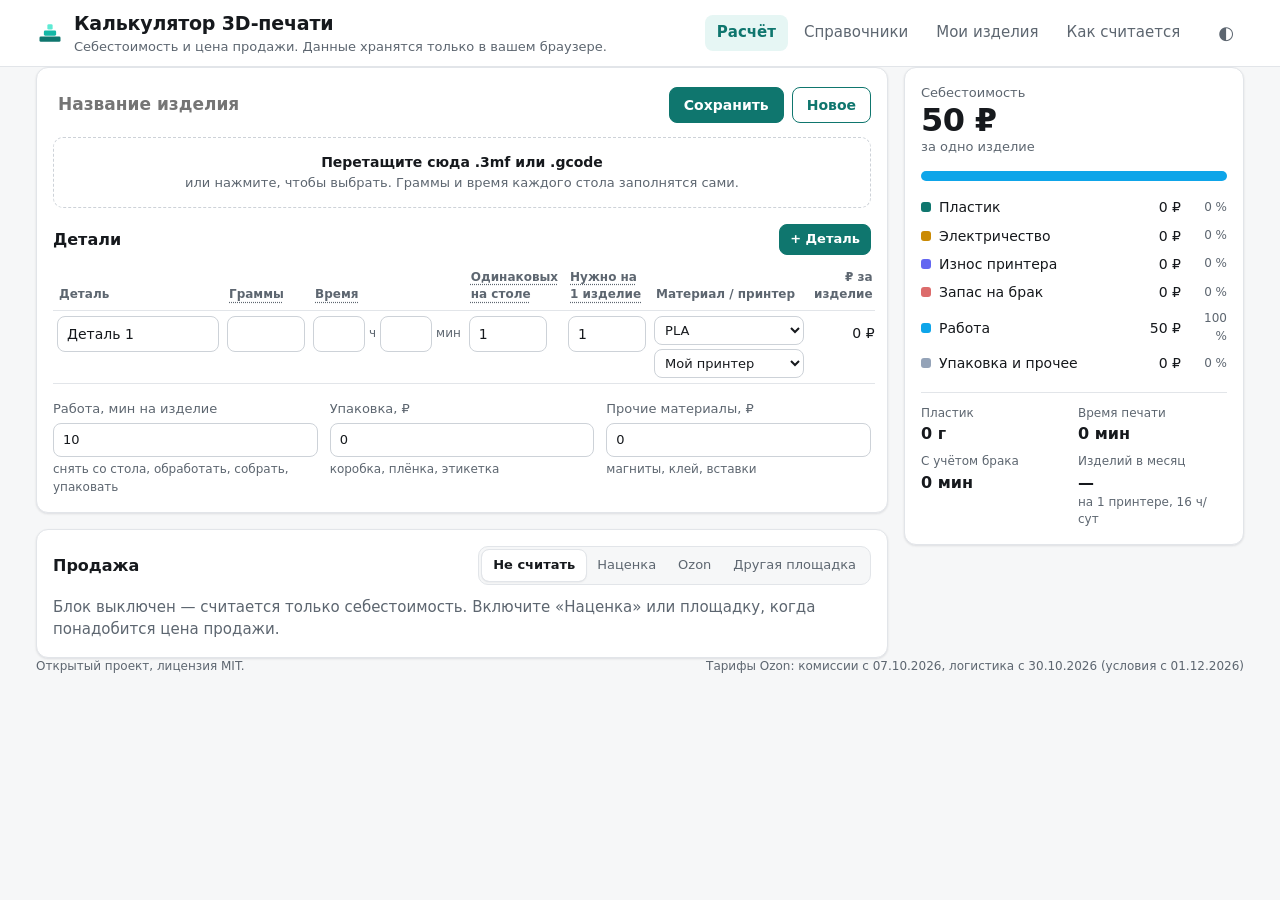
==== index.html @ 688a7949 "Импорт .3mf: стол с разными деталями считается одним комплектом Раньше «Шт. на столе» = числу предме" ====
<!doctype html>
<html lang="ru">
<head>
  <meta charset="utf-8">
  <meta name="viewport" content="width=device-width, initial-scale=1">
  <title>Калькулятор 3D-печати</title>
  <meta name="description" content="Себестоимость 3D-печати и цена продажи: пластик, электричество, износ, работа, брак. Чтение .3mf и G-code, расчёт для Ozon по официальным тарифам.">
  <link rel="icon" href="data:image/svg+xml,%3Csvg xmlns='http://www.w3.org/2000/svg' viewBox='0 0 32 32'%3E%3Crect x='4' y='20' width='24' height='6' rx='1.5' fill='%230f766e'/%3E%3Crect x='9' y='13' width='14' height='6' rx='1.5' fill='%2314b8a6'/%3E%3Crect x='13' y='6' width='6' height='6' rx='1.5' fill='%235eead4'/%3E%3C/svg%3E">
  <link rel="stylesheet" href="css/style.css">
</head>
<body>
<header class="top">
  <div class="wrap top-inner">
    <div class="brand">
      <svg viewBox="0 0 32 32" width="28" height="28" aria-hidden="true"><rect x="4" y="20" width="24" height="6" rx="1.5" fill="var(--accent-strong)"/><rect x="9" y="13" width="14" height="6" rx="1.5" fill="var(--accent)"/><rect x="13" y="6" width="6" height="6" rx="1.5" fill="var(--accent-soft-strong)"/></svg>
      <div>
        <h1>Калькулятор 3D-печати</h1>
        <p class="sub">Себестоимость и цена продажи. Данные хранятся только в вашем браузере.</p>
      </div>
    </div>
    <nav class="tabs" role="tablist">
      <button role="tab" data-tab="calc" aria-selected="true">Расчёт</button>
      <button role="tab" data-tab="refs" aria-selected="false">Справочники</button>
      <button role="tab" data-tab="saved" aria-selected="false">Мои изделия</button>
      <button role="tab" data-tab="help" aria-selected="false">Как считается</button>
    </nav>
    <button class="theme" id="themeBtn" type="button" title="Светлая / тёмная тема" aria-label="Переключить тему">◐</button>
  </div>
</header>

<main class="wrap">
  <!-- ================= РАСЧЁТ ================= -->
  <section id="tab-calc" class="tab" role="tabpanel">
    <div class="grid">
      <div class="col">
        <div class="card">
          <div class="card-head">
            <input id="productName" class="title-input" placeholder="Название изделия" aria-label="Название изделия">
            <div class="head-actions">
              <button class="btn" id="saveProduct" type="button">Сохранить</button>
              <button class="btn ghost" id="newProduct" type="button">Новое</button>
            </div>
          </div>

          <div id="drop" class="drop" tabindex="0" role="button" aria-label="Загрузить файл слайсера">
            <input type="file" id="fileInput" accept=".3mf,.gcode,.gco,.g" multiple hidden>
            <strong>Перетащите сюда .3mf или .gcode</strong>
            <span>или нажмите, чтобы выбрать. Граммы и время каждого стола заполнятся сами.</span>
          </div>
          <div id="fileMsg" class="msg" hidden></div>

          <div class="parts-head">
            <h2>Детали</h2>
            <button class="btn small" id="addPart" type="button">+ Деталь</button>
          </div>
          <div class="table-scroll">
            <table class="parts">
              <thead>
                <tr>
                  <th>Деталь</th>
                  <th title="Граммы на весь стол из слайсера (или на одну штуку, если «Одинаковых на столе» = 1)">Граммы</th>
                  <th title="Время печати стола: часы и минуты">Время</th>
                  <th title="Сколько ОДИНАКОВЫХ деталей печатается на этом столе за раз — граммы и время делятся на это число. Если на столе разные детали (например, стакан и крышка), ставьте 1: строка — это весь стол, один комплект">Одинаковых на столе</th>
                  <th title="Сколько таких деталей (или комплектов со стола) нужно на одно изделие">Нужно на 1 изделие</th>
                  <th>Материал / принтер</th>
                  <th class="num">₽ за изделие</th>
                  <th aria-label="Удалить"></th>
                </tr>
              </thead>
              <tbody id="partsBody"></tbody>
            </table>
          </div>

          <div class="extras">
            <label>Работа, мин на изделие
              <input type="number" min="0" step="1" id="laborMin" inputmode="decimal">
              <small>снять со стола, обработать, собрать, упаковать</small>
            </label>
            <label>Упаковка, ₽
              <input type="number" min="0" step="1" id="packaging" inputmode="decimal">
              <small>коробка, плёнка, этикетка</small>
            </label>
            <label>Прочие материалы, ₽
              <input type="number" min="0" step="1" id="otherCost" inputmode="decimal">
              <small>магниты, клей, вставки</small>
            </label>
          </div>
        </div>

        <!-- ================= ПРОДАЖА ================= -->
        <div class="card">
          <div class="card-head">
            <h2>Продажа</h2>
            <div class="seg" role="radiogroup" aria-label="Режим продажи" id="saleMode">
              <button type="button" data-mode="off" role="radio">Не считать</button>
              <button type="button" data-mode="markup" role="radio">Наценка</button>
              <button type="button" data-mode="ozon" role="radio">Ozon</button>
              <button type="button" data-mode="custom" role="radio">Другая площадка</button>
            </div>
          </div>

          <div id="saleBody">
            <div class="sale-common" data-show="markup ozon custom">
              <label data-show="markup">Наценка, %
                <input type="number" min="0" step="1" id="markupPct" inputmode="decimal">
              </label>
              <label>Налог, % от цены
                <input type="number" min="0" step="0.1" id="taxPct" inputmode="decimal">
                <small>самозанятый 4–6 %, УСН «доходы» 6 %</small>
              </label>
              <label data-show="ozon custom">Желаемая прибыль
                <span class="inline">
                  <input type="number" min="0" step="1" id="profitVal" inputmode="decimal">
                  <select id="profitMode" aria-label="Единица прибыли">
                    <option value="pct">% от цены</option>
                    <option value="rub">₽ с изделия</option>
                  </select>
                </span>
              </label>
            </div>

            <div data-show="ozon" class="ozon">
              <label class="wide">Категория товара на Ozon
                <input type="search" id="ozonSearch" placeholder="Начните вводить тип товара: «горшок», «подставка», «фигурка»…" autocomplete="off">
                <div id="ozonResults" class="results" role="listbox" hidden></div>
                <small id="ozonPicked" class="picked"></small>
              </label>
              <div class="row3">
                <label>Схема работы
                  <select id="ozonScheme"></select>
                </label>
                <label>Эквайринг, %
                  <input type="number" min="0" step="0.1" id="ozonAcq" inputmode="decimal">
                  <small>плата банку за оплату картой</small>
                </label>
                <label>Прочие расходы, ₽ на заказ
                  <input type="number" min="0" step="1" id="ozonOther" inputmode="decimal">
                  <small>обработка отправления, доставка до СЦ и т. п.</small>
                </label>
              </div>
              <fieldset class="logi">
                <legend>Логистика Ozon</legend>
                <div class="row3">
                  <label>Упаковка, см (Д × Ш × В)
                    <span class="inline dims">
                      <input type="number" min="0" step="0.5" id="dimL" aria-label="Длина, см" inputmode="decimal">
                      <input type="number" min="0" step="0.5" id="dimW" aria-label="Ширина, см" inputmode="decimal">
                      <input type="number" min="0" step="0.5" id="dimH" aria-label="Высота, см" inputmode="decimal">
                    </span>
                  </label>
                  <label>Откуда везём (кластер)
                    <select id="ozonOrigin"></select>
                  </label>
                  <label>Какой тариф брать
                    <select id="logiMode">
                      <option value="local">внутри своего кластера</option>
                      <option value="avg">в среднем по России</option>
                      <option value="max">самый дорогой</option>
                      <option value="manual">ввести вручную</option>
                    </select>
                  </label>
                </div>
                <label data-logi-manual>Логистика, ₽ за заказ
                  <input type="number" min="0" step="1" id="logiManual" inputmode="decimal">
                </label>
              </fieldset>
              <p class="note" id="ozonNote"></p>
            </div>

            <div data-show="custom" class="row3">
              <label>Комиссия площадки, %
                <input type="number" min="0" step="0.1" id="cComm" inputmode="decimal">
              </label>
              <label>Логистика, ₽ за заказ
                <input type="number" min="0" step="1" id="cLogi" inputmode="decimal">
              </label>
              <label>Эквайринг, %
                <input type="number" min="0" step="0.1" id="cAcq" inputmode="decimal">
              </label>
              <label>Прочие расходы, ₽ на заказ
                <input type="number" min="0" step="1" id="cOther" inputmode="decimal">
              </label>
            </div>

            <div data-show="off" class="muted">Блок выключен — считается только себестоимость. Включите «Наценка» или площадку, когда понадобится цена продажи.</div>

            <div id="saleResult" data-show="markup ozon custom"></div>

            <div class="check" data-show="markup ozon custom">
              <label>Проверить свою цену, ₽
                <input type="number" min="0" step="1" id="checkPrice" inputmode="decimal" placeholder="например, 3990">
              </label>
              <div id="checkResult"></div>
            </div>
          </div>
        </div>
      </div>

      <!-- ================= ИТОГ ================= -->
      <aside class="col side">
        <div class="card sticky" id="summary" aria-live="polite"></div>
      </aside>
    </div>
  </section>

  <!-- ================= СПРАВОЧНИКИ ================= -->
  <section id="tab-refs" class="tab" role="tabpanel" hidden>
    <div class="card">
      <h2>Общие настройки</h2>
      <div class="row4">
        <label>Тариф на электричество, ₽/кВт·ч
          <input type="number" min="0" step="0.01" data-set="tariff" inputmode="decimal">
        </label>
        <label>Ставка за работу, ₽/час
          <input type="number" min="0" step="10" data-set="laborRate" inputmode="decimal">
        </label>
        <label>Брак, %
          <input type="number" min="0" max="90" step="0.5" data-set="brakPct" inputmode="decimal">
          <small>доля неудачных печатей</small>
        </label>
        <label>Принтер работает, часов в сутки
          <input type="number" min="0" max="24" step="1" data-set="hoursPerDay" inputmode="decimal">
          <small>для расчёта «изделий в месяц»</small>
        </label>
      </div>
    </div>

    <div class="card">
      <div class="card-head"><h2>Принтеры</h2><button class="btn small" id="addPrinter" type="button">+ Принтер</button></div>
      <div class="table-scroll">
        <table class="refs">
          <thead><tr><th>Название</th><th>Мощность, Вт</th><th>Цена, ₽</th><th>Ресурс, ч</th><th>Обслуживание, ₽/ч</th><th class="num">Износ, ₽/ч</th><th></th></tr></thead>
          <tbody id="printersBody"></tbody>
        </table>
      </div>
      <p class="note">Мощность — средняя за печать (не максимальная из паспорта): лучше всего измерить ваттметром-розеткой. Ресурс — сколько часов принтер проработает до замены. Обслуживание — сопла, лист стола, ремни, смазка в пересчёте на час.</p>
    </div>

    <div class="card">
      <div class="card-head"><h2>Материалы</h2><button class="btn small" id="addMaterial" type="button">+ Материал</button></div>
      <div class="table-scroll">
        <table class="refs">
          <thead><tr><th>Название</th><th>Цена катушки, ₽</th><th>Вес катушки, г</th><th class="num">₽ за грамм</th><th></th></tr></thead>
          <tbody id="materialsBody"></tbody>
        </table>
      </div>
    </div>
  </section>

  <!-- ================= МОИ ИЗДЕЛИЯ ================= -->
  <section id="tab-saved" class="tab" role="tabpanel" hidden>
    <div class="card">
      <div class="card-head">
        <h2>Мои изделия</h2>
        <div class="head-actions">
          <button class="btn ghost small" id="exportJson" type="button">Скачать всё (.json)</button>
          <button class="btn ghost small" id="importJson" type="button">Загрузить из файла</button>
          <button class="btn ghost small" id="exportCsv" type="button">Таблица для Excel (.csv)</button>
          <input type="file" id="importInput" accept=".json,application/json" hidden>
        </div>
      </div>
      <div id="savedList"></div>
      <p class="note">Всё хранится в этом браузере. Чтобы перенести данные на другой компьютер или не потерять их при очистке браузера — скачайте файл .json и загрузите его там.</p>
    </div>
  </section>

  <!-- ================= КАК СЧИТАЕТСЯ ================= -->
  <section id="tab-help" class="tab" role="tabpanel" hidden>
    <div class="card prose">
      <h2>Как считается себестоимость</h2>
      <ul>
        <li><b>Пластик</b> = граммы × цена катушки ÷ вес катушки.</li>
        <li><b>Электричество</b> = часы × мощность (кВт) × тариф.</li>
        <li><b>Износ принтера</b> = часы × (цена принтера ÷ ресурс в часах + обслуживание в час).</li>
        <li><b>Брак</b>: печать делится на (1 − доля брака). Если из 10 печатей одна неудачная, на 9 удачных уходит пластик и время 10 печатей. Работа и упаковка в брак не входят.</li>
        <li><b>Работа</b> = минуты ÷ 60 × ставка за час.</li>
        <li>Плюс упаковка и прочие материалы.</li>
      </ul>
      <p>Граммы и время берутся из файла слайсера: в <code>.3mf</code> Bambu Studio и OrcaSlicer записывают их для каждого нарезанного стола, в G-code — в комментариях. Если на столе несколько одинаковых деталей (одна модель, размноженная в слайсере), калькулятор сам поставит их число в «Одинаковых на столе» — граммы и время разделятся. Если детали на столе разные (например, стакан и крышка), стол считается одним комплектом: «Одинаковых на столе» = 1. В «Нужно на 1 изделие» укажите, сколько таких деталей или комплектов идёт в одно изделие.</p>

      <h2>Как считается цена продажи</h2>
      <p><b>Наценка</b>: цена = себестоимость × (1 + наценка) ÷ (1 − налог).</p>
      <p><b>Площадка</b>: ищется минимальная цена, при которой после всех удержаний остаётся желаемая прибыль:</p>
      <p class="formula">цена − комиссия − логистика − эквайринг − прочие − налог − себестоимость ≥ прибыль</p>
      <p><b>Безубыточность</b> — та же цена при нулевой прибыли: ниже неё каждая продажа в минус.</p>

      <h2>Ozon</h2>
      <p>Ставки комиссии и тарифы логистики взяты из официальных таблиц Ozon: <span id="ozonDate"></span>. Источник — <a id="ozonSrc" target="_blank" rel="noopener">База знаний продавца Ozon</a>.</p>
      <ul>
        <li>С декабря 2026 года Ozon называет ставку «предельной»: продавец получает <i>предельную цену × (1 − ставка)</i>, а скидки покупателю Ozon покрывает из своей части. Поэтому в калькуляторе «цена» — это предельная цена в личном кабинете.</li>
        <li>Ставка зависит от цены: до 100 ₽, 101–300 ₽ и дороже 300 ₽ — калькулятор подбирает диапазон сам.</li>
        <li>Логистика зависит от объёма упаковки (литры = Д × Ш × В ÷ 1000) и направления. «Внутри кластера» — самый дешёвый случай, «в среднем по России» — среднее по всем направлениям из вашего кластера.</li>
        <li>Ozon может снижать стоимость услуг коэффициентом Кр — калькулятор его не учитывает, то есть считает с запасом.</li>
        <li>Не учтены: обратная логистика при возвратах и невыкупах, размещение на складе после бесплатного периода, реклама, акции. Добавьте их в «Прочие расходы», если знаете свои цифры.</li>
      </ul>
      <p class="muted">Калькулятор даёт оценку, а не бухгалтерский расчёт. Точные удержания — в отчётах личного кабинета.</p>
    </div>
  </section>
</main>

<footer class="wrap foot">
  <span>Открытый проект, лицензия MIT.</span>
  <span id="ozonFoot"></span>
</footer>

<div id="toast" class="toast" role="status" hidden></div>

<script src="data/ozon-data.js"></script>
<script src="js/calc.js"></script>
<script src="js/slicer.js"></script>
<script src="js/app.js"></script>
</body>
</html>
---- css/style.css ----
/* ---------- цвета: светлая тема по умолчанию, тёмная — по системе или кнопке ---------- */
:root {
  --bg: #f6f7f8;
  --card: #ffffff;
  --text: #16191d;
  --muted: #5d6670;
  --line: #e2e5e9;
  --field: #ffffff;
  --field-line: #cdd2d8;
  --accent: #14b8a6;
  --accent-strong: #0f766e;
  --accent-soft: #e6f6f4;
  --accent-soft-strong: #5eead4;
  --warn: #b45309;
  --warn-soft: #fef3e2;
  --bad: #b91c1c;
  --bad-soft: #fdecec;
  --good: #15803d;
  --c-material: #0f766e;
  --c-energy: #ca8a04;
  --c-wear: #6366f1;
  --c-brak: #dc6b6b;
  --c-labor: #0ea5e9;
  --c-extras: #94a3b8;
  --shadow: 0 1px 2px rgba(16, 24, 40, .05), 0 1px 3px rgba(16, 24, 40, .06);
  color-scheme: light;
}
@media (prefers-color-scheme: dark) {
  :root:not([data-theme="light"]) {
    --bg: #0f1215; --card: #171b20; --text: #e7eaee; --muted: #9aa4af; --line: #262c33;
    --field: #0f1317; --field-line: #333b44; --accent: #2dd4bf; --accent-strong: #5eead4;
    --accent-soft: #0f2a27; --accent-soft-strong: #99f6e4; --warn: #f59e0b; --warn-soft: #2a2010;
    --bad: #f87171; --bad-soft: #2b1414; --good: #4ade80;
    --c-material: #2dd4bf; --c-energy: #facc15; --c-wear: #a5b4fc; --c-brak: #f19a9a; --c-labor: #38bdf8; --c-extras: #94a3b8;
    --shadow: none; color-scheme: dark;
  }
}
:root[data-theme="dark"] {
  --bg: #0f1215; --card: #171b20; --text: #e7eaee; --muted: #9aa4af; --line: #262c33;
  --field: #0f1317; --field-line: #333b44; --accent: #2dd4bf; --accent-strong: #5eead4;
  --accent-soft: #0f2a27; --accent-soft-strong: #99f6e4; --warn: #f59e0b; --warn-soft: #2a2010;
  --bad: #f87171; --bad-soft: #2b1414; --good: #4ade80;
  --c-material: #2dd4bf; --c-energy: #facc15; --c-wear: #a5b4fc; --c-brak: #f19a9a; --c-labor: #38bdf8; --c-extras: #94a3b8;
  --shadow: none; color-scheme: dark;
}

* { box-sizing: border-box; }
[hidden] { display: none !important; } /* иначе display:flex у подписей перебивает «скрыто» */
html { -webkit-text-size-adjust: 100%; }
body {
  margin: 0; background: var(--bg); color: var(--text);
  font: 15px/1.45 system-ui, -apple-system, "Segoe UI", Roboto, Arial, sans-serif;
}
.wrap { max-width: 1240px; margin: 0 auto; padding: 0 16px; }
h1 { font-size: 19px; margin: 0; letter-spacing: -.01em; }
h2 { font-size: 16px; margin: 0 0 12px; }
a { color: var(--accent-strong); }
code { background: var(--accent-soft); padding: 1px 5px; border-radius: 4px; font-size: .92em; }

/* ---------- шапка ---------- */
.top { background: var(--card); border-bottom: 1px solid var(--line); position: sticky; top: 0; z-index: 5; }
.top-inner { display: flex; align-items: center; gap: 16px; padding-top: 10px; padding-bottom: 10px; flex-wrap: wrap; }
.brand { display: flex; align-items: center; gap: 10px; margin-right: auto; }
.sub { margin: 0; color: var(--muted); font-size: 13px; }
.tabs { display: flex; gap: 4px; flex-wrap: wrap; }
.tabs button, .theme {
  border: 0; background: transparent; color: var(--muted); font: inherit; padding: 7px 12px; border-radius: 8px; cursor: pointer;
}
.tabs button[aria-selected="true"] { background: var(--accent-soft); color: var(--accent-strong); font-weight: 600; }
.tabs button:hover, .theme:hover { color: var(--text); }
.theme { font-size: 18px; padding: 6px 10px; }

main { padding-top: 16px; padding-bottom: 24px; }
.grid { display: grid; grid-template-columns: minmax(0, 1fr) 340px; gap: 16px; align-items: start; }
.col { display: flex; flex-direction: column; gap: 16px; min-width: 0; }
.card { background: var(--card); border: 1px solid var(--line); border-radius: 12px; padding: 16px; box-shadow: var(--shadow); }
.tab > .card + .card { margin-top: 16px; }
.sticky { position: sticky; top: 76px; }
.card-head { display: flex; align-items: center; gap: 12px; margin-bottom: 12px; flex-wrap: wrap; }
.card-head h2 { margin: 0; margin-right: auto; }
.head-actions { display: flex; gap: 8px; flex-wrap: wrap; }

/* ---------- поля ---------- */
input, select {
  font: inherit; color: var(--text); background: var(--field); border: 1px solid var(--field-line);
  border-radius: 8px; padding: 7px 9px; width: 100%; min-width: 0;
}
input:focus, select:focus, button:focus-visible, .drop:focus-visible { outline: 2px solid var(--accent); outline-offset: 1px; }
input[type="number"] { font-variant-numeric: tabular-nums; }
label { display: flex; flex-direction: column; gap: 4px; font-size: 13px; color: var(--muted); }
label small, .note { color: var(--muted); font-size: 12px; }
.note { margin: 10px 0 0; }
.muted { color: var(--muted); }
.title-input { font-size: 17px; font-weight: 600; border-color: transparent; padding-left: 4px; flex: 1 1 260px; }
.title-input:hover { border-color: var(--field-line); }
.inline { display: flex; gap: 6px; }
.inline select { width: auto; }
.dims input { text-align: center; }

.btn {
  font: inherit; font-weight: 600; font-size: 14px; border-radius: 8px; padding: 7px 14px; cursor: pointer;
  border: 1px solid var(--accent-strong); background: var(--accent-strong); color: var(--card);
}
.btn:hover { filter: brightness(1.08); }
.btn.ghost { background: transparent; color: var(--accent-strong); }
.btn.small { padding: 5px 10px; font-size: 13px; }
.icon-btn { border: 0; background: transparent; color: var(--muted); cursor: pointer; font-size: 18px; padding: 4px 8px; border-radius: 6px; }
.icon-btn:hover { color: var(--bad); background: var(--bad-soft); }

/* ---------- загрузка файла ---------- */
.drop {
  border: 1.5px dashed var(--field-line); border-radius: 10px; padding: 14px; text-align: center; cursor: pointer;
  display: flex; flex-direction: column; gap: 2px; color: var(--muted); font-size: 13px; transition: background .15s, border-color .15s;
}
.drop strong { color: var(--text); font-size: 14px; }
.drop.over, .drop:hover { border-color: var(--accent); background: var(--accent-soft); }
.msg { margin-top: 8px; font-size: 13px; padding: 8px 10px; border-radius: 8px; background: var(--accent-soft); }
.msg.err { background: var(--bad-soft); color: var(--bad); }

/* ---------- таблицы ---------- */
.parts-head { display: flex; align-items: center; justify-content: space-between; margin: 16px 0 8px; }
.parts-head h2 { margin: 0; }
.table-scroll { overflow-x: auto; margin: 0 -4px; padding: 0 4px; }
table { border-collapse: collapse; width: 100%; font-size: 14px; }
th { text-align: left; font-weight: 600; font-size: 12px; color: var(--muted); padding: 6px; border-bottom: 1px solid var(--line); white-space: nowrap; }
th[title] { cursor: help; text-decoration: underline dotted; text-underline-offset: 3px; }
td { padding: 5px 4px; border-bottom: 1px solid var(--line); vertical-align: top; }
.num { text-align: right; font-variant-numeric: tabular-nums; white-space: nowrap; }
td.num { padding-top: 12px; }
.parts th { white-space: normal; vertical-align: bottom; } /* длинные подписи столбцов переносятся на 2 строки */
.parts td:first-child { min-width: 170px; }
.parts input[type="number"] { width: 78px; }
.time { display: flex; gap: 4px; align-items: center; }
.time input { width: 52px !important; }
.time span { color: var(--muted); font-size: 12px; }
.parts select { font-size: 13px; padding: 5px 6px; }
.part-sel { display: flex; flex-direction: column; gap: 4px; min-width: 150px; }
.per-piece { display: block; color: var(--muted); font-size: 12px; }
.refs input { min-width: 80px; }
.refs td:first-child input { min-width: 160px; }

.extras { display: grid; grid-template-columns: repeat(3, minmax(0, 1fr)); gap: 12px; margin-top: 16px; }
.row3 { display: grid; grid-template-columns: repeat(3, minmax(0, 1fr)); gap: 12px; }
.row4 { display: grid; grid-template-columns: repeat(4, minmax(0, 1fr)); gap: 12px; }
.sale-common { display: grid; grid-template-columns: repeat(3, minmax(0, 1fr)); gap: 12px; margin-bottom: 12px; }

/* ---------- переключатель режимов ---------- */
.seg { display: inline-flex; background: var(--bg); border: 1px solid var(--line); border-radius: 10px; padding: 3px; flex-wrap: wrap; }
.seg button { border: 0; background: transparent; font: inherit; font-size: 13px; color: var(--muted); padding: 6px 11px; border-radius: 7px; cursor: pointer; }
.seg button[aria-checked="true"] { background: var(--card); color: var(--text); font-weight: 600; box-shadow: var(--shadow); outline: 1px solid var(--line); }

/* ---------- Ozon ---------- */
.ozon { display: flex; flex-direction: column; gap: 12px; }
.ozon .wide { position: relative; }
.results {
  position: absolute; top: 100%; left: 0; right: 0; z-index: 4; margin-top: 4px; max-height: 300px; overflow: auto;
  background: var(--card); border: 1px solid var(--line); border-radius: 10px; box-shadow: 0 8px 24px rgba(0, 0, 0, .14);
}
.results button { display: block; width: 100%; text-align: left; border: 0; background: transparent; padding: 8px 12px; font: inherit; color: var(--text); cursor: pointer; }
.results button:hover, .results button.active { background: var(--accent-soft); }
.results small { display: block; color: var(--muted); font-size: 12px; }
.picked { color: var(--accent-strong) !important; font-weight: 600; }
fieldset.logi { border: 1px solid var(--line); border-radius: 10px; padding: 10px 12px 12px; margin: 0; display: flex; flex-direction: column; gap: 10px; }
legend { font-size: 13px; font-weight: 600; padding: 0 6px; }

/* ---------- результат продажи ---------- */
.price-cards { display: grid; grid-template-columns: repeat(2, minmax(0, 1fr)); gap: 12px; margin-top: 16px; }
.price-card { border: 1px solid var(--line); border-radius: 10px; padding: 12px; }
.price-card.main { border-color: var(--accent); background: var(--accent-soft); }
.price-card .k { font-size: 12px; color: var(--muted); }
.price-card .v { font-size: 26px; font-weight: 700; font-variant-numeric: tabular-nums; letter-spacing: -.01em; }
.price-card .s { font-size: 12px; color: var(--muted); }
.breakdown { width: 100%; margin-top: 12px; font-size: 14px; }
.breakdown td { border: 0; padding: 3px 0; }
.breakdown tr.sum td { border-top: 1px solid var(--line); font-weight: 700; padding-top: 6px; }
.breakdown .minus { color: var(--muted); }
.check { margin-top: 16px; display: grid; grid-template-columns: 200px 1fr; gap: 12px; align-items: end; }
.verdict { padding: 9px 12px; border-radius: 8px; font-size: 14px; }
.verdict.ok { background: var(--accent-soft); color: var(--good); }
.verdict.bad { background: var(--bad-soft); color: var(--bad); }
.warnbox { background: var(--warn-soft); color: var(--warn); padding: 9px 12px; border-radius: 8px; font-size: 13px; margin-top: 12px; }

/* ---------- итог ---------- */
.total-big { font-size: 32px; font-weight: 700; letter-spacing: -.02em; font-variant-numeric: tabular-nums; line-height: 1.1; }
.total-sub { color: var(--muted); font-size: 13px; margin-bottom: 14px; }
.bar { display: flex; height: 10px; border-radius: 5px; overflow: hidden; background: var(--line); gap: 2px; margin: 4px 0 12px; }
.bar span { display: block; height: 100%; }
.legend { list-style: none; margin: 0; padding: 0; font-size: 14px; }
.legend li { display: flex; align-items: center; gap: 8px; padding: 4px 0; }
.legend .dot { width: 10px; height: 10px; border-radius: 3px; flex: none; }
.legend .lbl { flex: 1; }
.legend .pc { color: var(--muted); font-size: 12px; width: 38px; text-align: right; }
.facts { display: grid; grid-template-columns: 1fr 1fr; gap: 8px; margin-top: 14px; padding-top: 12px; border-top: 1px solid var(--line); }
.facts div { font-size: 12px; color: var(--muted); }
.facts b { display: block; font-size: 16px; color: var(--text); font-variant-numeric: tabular-nums; }

/* ---------- мои изделия ---------- */
.saved-item { display: flex; align-items: center; gap: 12px; padding: 10px 0; border-bottom: 1px solid var(--line); flex-wrap: wrap; }
.saved-item .nm { flex: 1 1 200px; font-weight: 600; }
.saved-item .nm small { display: block; font-weight: 400; color: var(--muted); }
.prose { max-width: 820px; }
.prose li { margin: 4px 0; }
.formula { background: var(--accent-soft); padding: 10px 12px; border-radius: 8px; font-weight: 600; }

.foot { color: var(--muted); font-size: 12px; padding-bottom: 24px; display: flex; gap: 16px; flex-wrap: wrap; justify-content: space-between; }
.toast {
  position: fixed; left: 50%; bottom: 20px; transform: translateX(-50%); background: var(--text); color: var(--card);
  padding: 9px 16px; border-radius: 8px; font-size: 14px; z-index: 10; box-shadow: 0 6px 20px rgba(0, 0, 0, .2);
}

/* ---------- узкий экран ---------- */
@media (max-width: 980px) {
  .grid { grid-template-columns: minmax(0, 1fr); }
  .side { order: -1; }
  .sticky { position: static; }
  .row4 { grid-template-columns: repeat(2, minmax(0, 1fr)); }
}
@media (max-width: 640px) {
  .top { position: static; }
  .sub { display: none; }
  .extras, .row3, .sale-common, .price-cards, .row4 { grid-template-columns: minmax(0, 1fr); }
  .check { grid-template-columns: minmax(0, 1fr); }
  .total-big { font-size: 28px; }
  /* таблица деталей на телефоне — карточки с подписями вместо столбцов */
  .parts thead { display: none; }
  .parts, .parts tbody { display: block; }
  .parts tr { display: grid; grid-template-columns: 1fr 1fr; gap: 8px 10px; padding: 12px 0; border-bottom: 1px solid var(--line); position: relative; }
  .parts td { border: 0; padding: 0; min-width: 0 !important; }
  .parts td[data-label]::before { content: attr(data-label); display: block; font-size: 12px; color: var(--muted); margin-bottom: 3px; }
  .parts td:first-child { grid-column: 1 / -1; padding-right: 36px; }
  .parts td:nth-child(6) { grid-column: 1 / -1; }
  .parts td:nth-child(6) .part-sel { flex-direction: row; }
  .parts td.num { text-align: left; padding-top: 0; }
  .parts td:last-child { position: absolute; top: 30px; right: 0; }
  .parts input[type="number"] { width: 100%; }
  .table-scroll:has(.parts) { overflow: visible; }
}
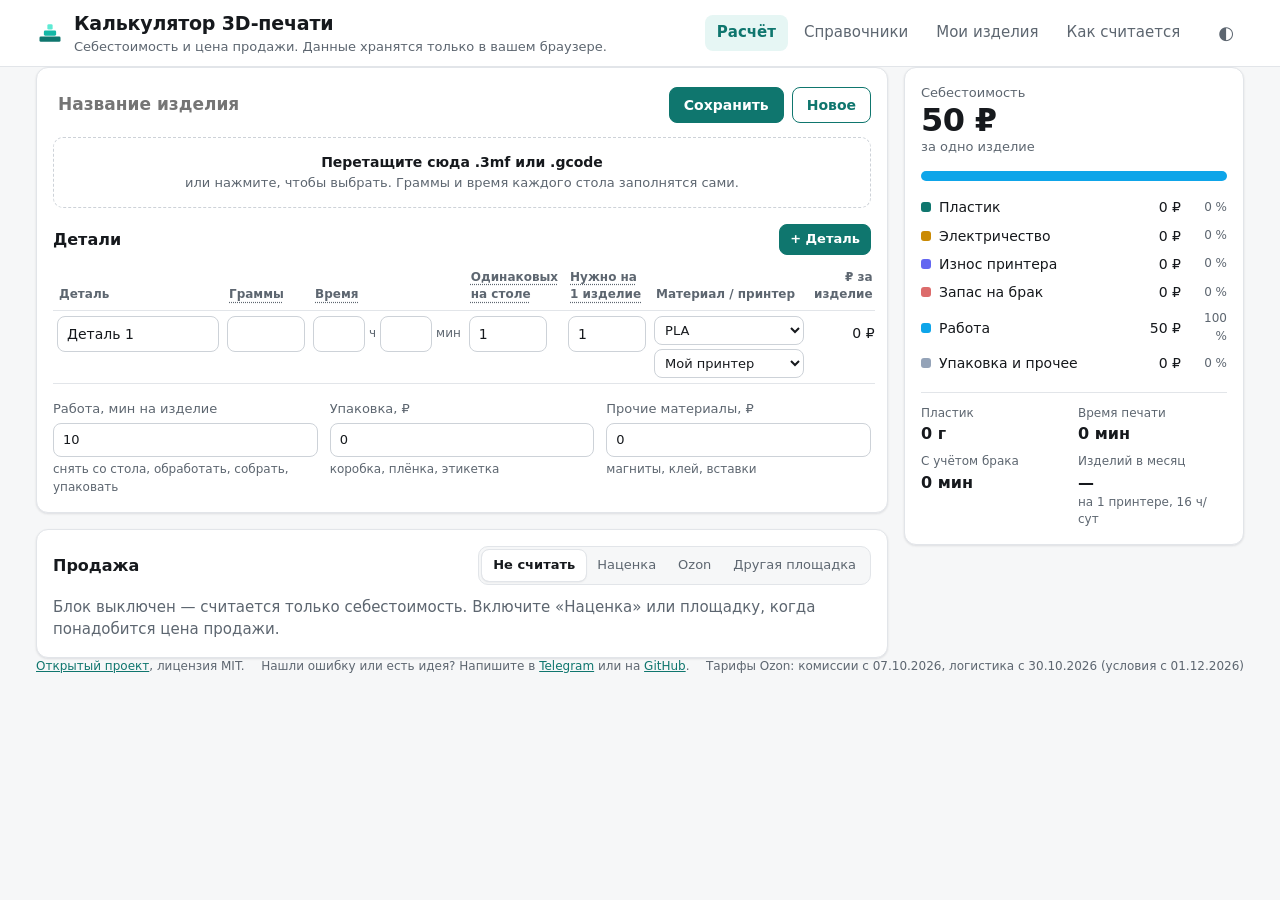
==== commit e9b22a76: "Подготовка к открытому тестированию: отзывы в Telegram и GitHub Внизу страницы — ссылки на Telegram " ====
--- a/index.html
+++ b/index.html
@@ -299,7 +299,9 @@
 </main>
 
 <footer class="wrap foot">
-  <span>Открытый проект, лицензия MIT.</span>
+  <span><a href="https://github.com/An-Gah-V/print-calc" target="_blank" rel="noopener">Открытый проект</a>, лицензия MIT.</span>
+  <span>Нашли ошибку или есть идея? Напишите в <a href="https://t.me/An_Gah_V" target="_blank" rel="noopener">Telegram</a>
+    или на <a href="https://github.com/An-Gah-V/print-calc/issues/new/choose" target="_blank" rel="noopener">GitHub</a>.</span>
   <span id="ozonFoot"></span>
 </footer>
 
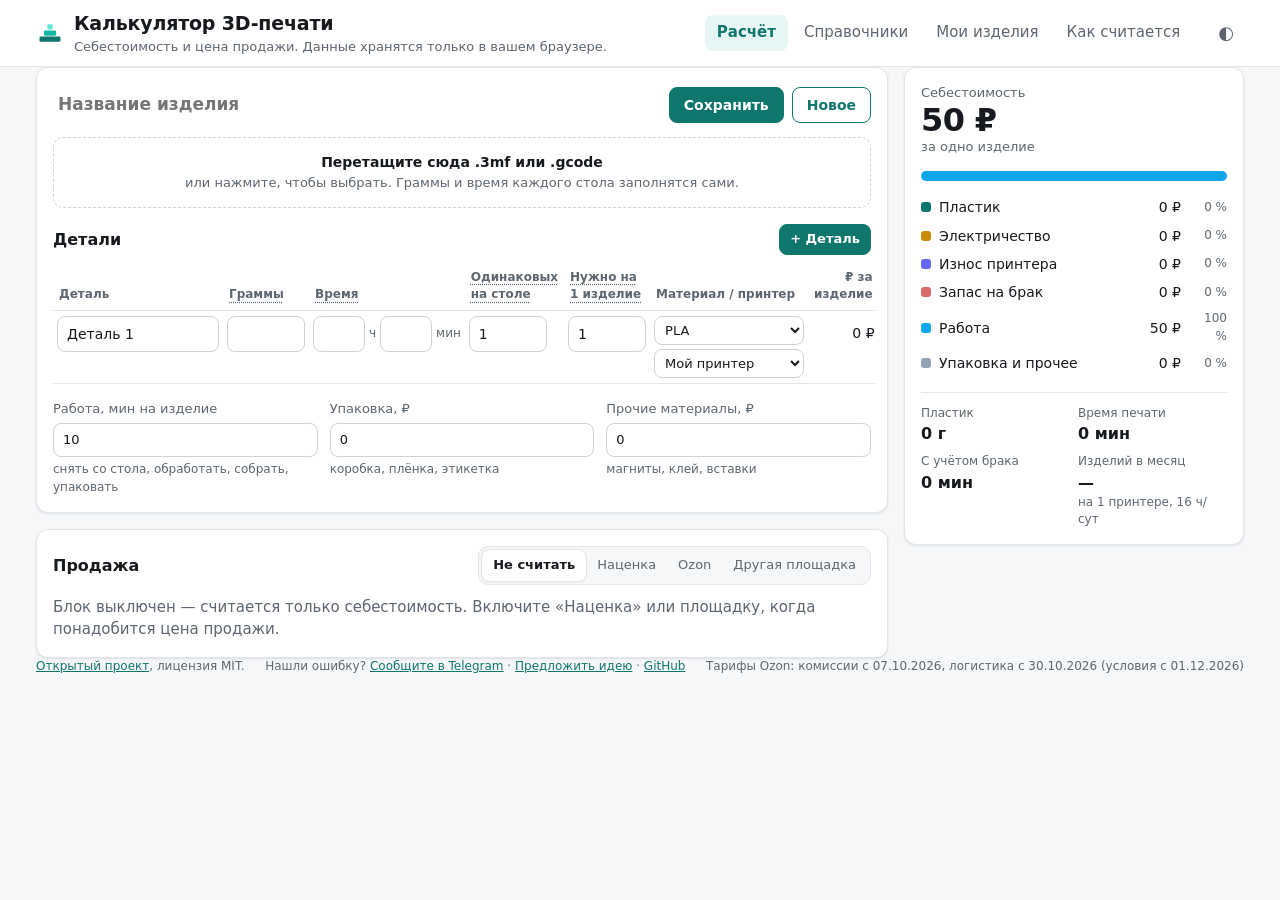
==== commit 552089bf: "Отзывы — через Telegram-бота @Print_calc_help_bot вместо личного аккаунта Ссылки внизу страницы, в R" ====
--- a/index.html
+++ b/index.html
@@ -300,8 +300,9 @@
 
 <footer class="wrap foot">
   <span><a href="https://github.com/An-Gah-V/print-calc" target="_blank" rel="noopener">Открытый проект</a>, лицензия MIT.</span>
-  <span>Нашли ошибку или есть идея? Напишите в <a href="https://t.me/An_Gah_V" target="_blank" rel="noopener">Telegram</a>
-    или на <a href="https://github.com/An-Gah-V/print-calc/issues/new/choose" target="_blank" rel="noopener">GitHub</a>.</span>
+  <span>Нашли ошибку? <a href="https://t.me/Print_calc_help_bot?start=bug" target="_blank" rel="noopener">Сообщите в Telegram</a>
+    · <a href="https://t.me/Print_calc_help_bot?start=idea" target="_blank" rel="noopener">Предложить идею</a>
+    · <a href="https://github.com/An-Gah-V/print-calc/issues/new/choose" target="_blank" rel="noopener">GitHub</a></span>
   <span id="ozonFoot"></span>
 </footer>
 
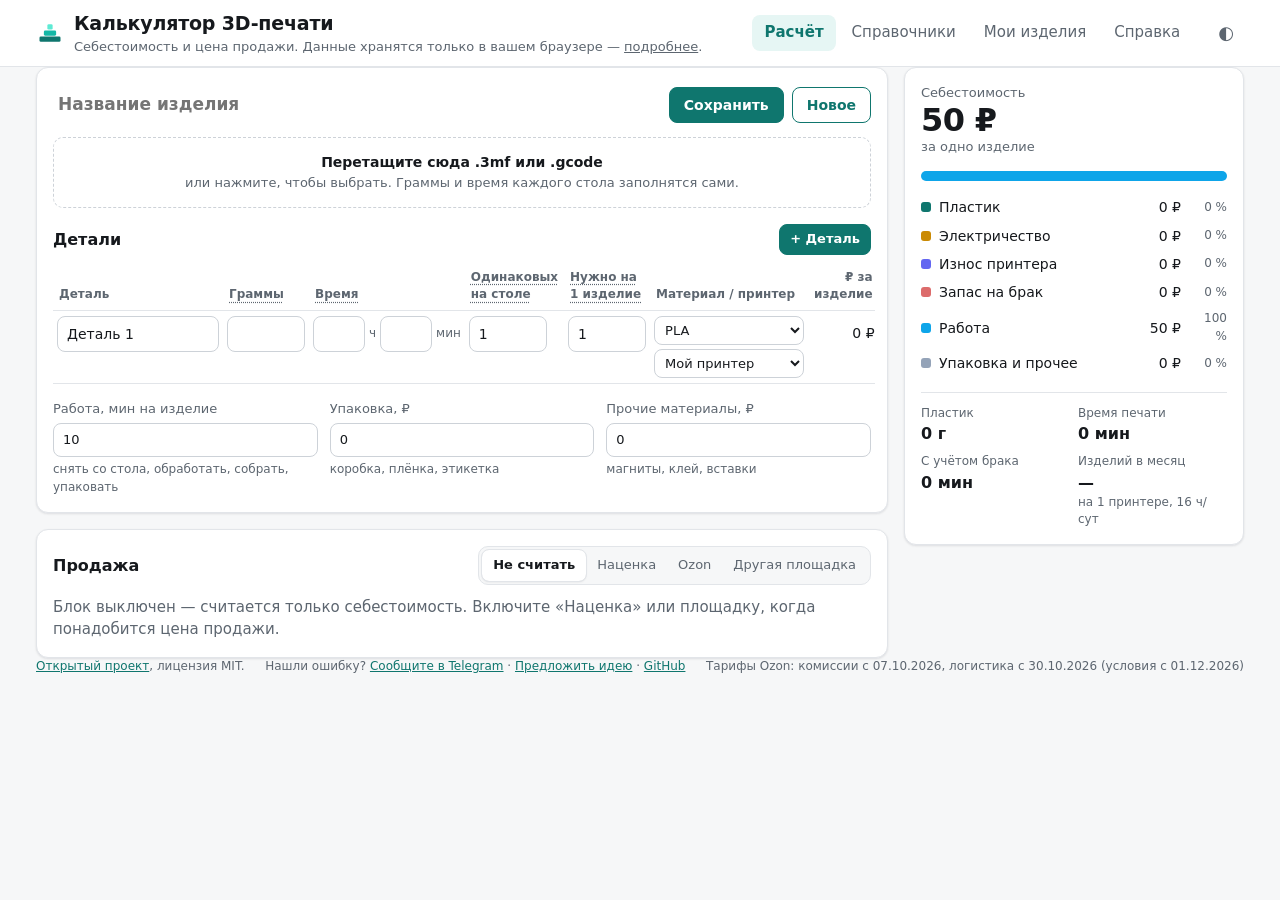
==== commit 679261d1: "Справка: «Как пользоваться» и «Где хранятся ваши данные» Вкладка «Как считается» стала «Справкой»: п" ====
--- a/index.html
+++ b/index.html
@@ -15,14 +15,14 @@
       <svg viewBox="0 0 32 32" width="28" height="28" aria-hidden="true"><rect x="4" y="20" width="24" height="6" rx="1.5" fill="var(--accent-strong)"/><rect x="9" y="13" width="14" height="6" rx="1.5" fill="var(--accent)"/><rect x="13" y="6" width="6" height="6" rx="1.5" fill="var(--accent-soft-strong)"/></svg>
       <div>
         <h1>Калькулятор 3D-печати</h1>
-        <p class="sub">Себестоимость и цена продажи. Данные хранятся только в вашем браузере.</p>
+        <p class="sub">Себестоимость и цена продажи. Данные хранятся только в вашем браузере — <a href="#data" data-goto="data">подробнее</a>.</p>
       </div>
     </div>
     <nav class="tabs" role="tablist">
       <button role="tab" data-tab="calc" aria-selected="true">Расчёт</button>
       <button role="tab" data-tab="refs" aria-selected="false">Справочники</button>
       <button role="tab" data-tab="saved" aria-selected="false">Мои изделия</button>
-      <button role="tab" data-tab="help" aria-selected="false">Как считается</button>
+      <button role="tab" data-tab="help" aria-selected="false">Справка</button>
     </nav>
     <button class="theme" id="themeBtn" type="button" title="Светлая / тёмная тема" aria-label="Переключить тему">◐</button>
   </div>
@@ -260,12 +260,55 @@
         </div>
       </div>
       <div id="savedList"></div>
-      <p class="note">Всё хранится в этом браузере. Чтобы перенести данные на другой компьютер или не потерять их при очистке браузера — скачайте файл .json и загрузите его там.</p>
+      <p class="note">Всё хранится только в этом браузере. Время от времени нажимайте «Скачать всё (.json)» — так данные не пропадут при очистке браузера, а файл можно загрузить на другом устройстве. <a href="#data" data-goto="data">Подробнее</a>.</p>
     </div>
   </section>
 
-  <!-- ================= КАК СЧИТАЕТСЯ ================= -->
+  <!-- ================= СПРАВКА ================= -->
   <section id="tab-help" class="tab" role="tabpanel" hidden>
+    <div class="card prose" id="howto">
+      <h2>Как пользоваться</h2>
+      <ol class="steps">
+        <li><b>Один раз заполните «Справочники».</b> Принтеры — мощность, цена, ресурс в часах, обслуживание в час. Материалы — цена и вес катушки. Общие настройки — тариф на электричество, ставка за вашу работу в час, процент брака. Всё это запомнится и подставится в каждый расчёт.</li>
+        <li><b>Добавьте детали на вкладке «Расчёт».</b> Проще всего перетащить файл слайсера: проект <code>.3mf</code> из Bambu Studio или OrcaSlicer (нарезанный и сохранённый) или <code>.gcode</code> — граммы и время каждого стола заполнятся сами. Можно и вручную — кнопка «+ Деталь».</li>
+        <li><b>Проверьте два столбца.</b> «Одинаковых на столе» — сколько одинаковых деталей вы снимаете со стола за одну печать: на это число делятся граммы и время. «Нужно на 1 изделие» — сколько таких деталей идёт в одно изделие. Примеры:
+          <ul>
+            <li>на столе 3 одинаковые секции, в изделие идут все три — <b>3 и 3</b>;</li>
+            <li>на столе 8 скоб, в комплект идут 6 — <b>8 и 6</b>;</li>
+            <li>на столе разные детали, например стакан и крышка, — <b>1 и 1</b>: строка считается как весь стол, один комплект.</li>
+          </ul>
+          Из <code>.3mf</code> калькулятор сам ставит в оба столбца число одинаковых моделей на столе. Если в изделие идут не все, уменьшите «Нужно на 1 изделие». Если одна модель в слайсере — это сборка из нескольких деталей (например, 4 модели по 2 скобы — калькулятор увидит 4, а скоб на столе 8), поправьте «Одинаковых на столе» сами. Из <code>.gcode</code> приходит 1 и 1 — укажите числа вручную.
+        </li>
+        <li><b>Укажите работу, упаковку и прочее</b> — минуты на то, чтобы снять со стола, обработать, собрать и упаковать; коробку, плёнку, этикетку; магниты, клей, вставки.</li>
+        <li><b>Нужна цена продажи — включите блок «Продажа»:</b> наценка, Ozon (комиссия и логистика по официальным таблицам) или другая площадка со своими процентами.</li>
+        <li><b>Нажмите «Сохранить»</b> — изделие появится в «Моих изделиях». Поменяли что-то в расчёте — нажмите «Сохранить» ещё раз: в списке хранится последняя сохранённая версия. В «Моих изделиях»: «Открыть» загружает изделие в расчёт (после правок — снова «Сохранить», и запись обновится), «Копия» создаёт отдельную запись — удобно для вариантов. Кнопка «Новое» начинает чистый расчёт, несохранённые изменения текущего пропадут.</li>
+      </ol>
+      <p>Нашли ошибку? <a href="https://t.me/Print_calc_help_bot?start=bug" target="_blank" rel="noopener">Сообщите боту в Telegram</a>. Не хватает функции? <a href="https://t.me/Print_calc_help_bot?start=idea" target="_blank" rel="noopener">Предложите идею</a>. Аккаунт на GitHub не нужен.</p>
+    </div>
+
+    <div class="card prose" id="data">
+      <h2>Где хранятся ваши данные</h2>
+      <p>Всё, что вы вводите, — справочники, сохранённые изделия и текущий расчёт — хранится <b>только в вашем браузере на этом устройстве</b> (в его хранилище для сайтов). На сервер ничего не отправляется, счётчиков нет: автор калькулятора ваших цифр не видит.</p>
+
+      <h3>Обновления сайта данные не стирают</h3>
+      <p>Калькулятор время от времени обновляется — исправления, новые функции. Ваши данные при этом остаются на месте; если появятся новые поля, они заполнятся значениями по умолчанию.</p>
+
+      <h3>Когда данные могут пропасть</h3>
+      <ul>
+        <li>при очистке браузера (пункт «Файлы cookie и другие данные сайтов») и программами-чистильщиками;</li>
+        <li>в режиме инкогнито — после закрытия всех окон инкогнито всё исчезает;</li>
+        <li>в Safari на iPhone, iPad и Mac — если не открывать калькулятор около недели, Safari может сам стереть его данные;</li>
+        <li>в другом браузере или на другом устройстве данных просто нет — там свой, пустой калькулятор. Если вы скачали калькулятор себе на компьютер и открываете его из файла, у него тоже свои данные, отдельные от сайта.</li>
+      </ul>
+
+      <h3>Как не потерять</h3>
+      <ol>
+        <li>Вкладка «Мои изделия» → <b>«Скачать всё (.json)»</b>. В этом файле все справочники, изделия и текущий расчёт. Скачивайте его время от времени и обязательно — перед чисткой браузера или переходом на другой компьютер.</li>
+        <li>Чтобы вернуть данные или перенести их: откройте калькулятор на нужном устройстве → «Мои изделия» → <b>«Загрузить из файла»</b> и выберите этот файл. Загрузка <b>заменяет</b> справочники, изделия и текущий расчёт в этом браузере данными из файла.</li>
+      </ol>
+      <p class="muted">«Таблица для Excel (.csv)» — для просмотра и отчётов; обратно в калькулятор её не загрузить.</p>
+    </div>
+
     <div class="card prose">
       <h2>Как считается себестоимость</h2>
       <ul>
@@ -276,7 +319,7 @@
         <li><b>Работа</b> = минуты ÷ 60 × ставка за час.</li>
         <li>Плюс упаковка и прочие материалы.</li>
       </ul>
-      <p>Граммы и время берутся из файла слайсера: в <code>.3mf</code> Bambu Studio и OrcaSlicer записывают их для каждого нарезанного стола, в G-code — в комментариях. Если на столе несколько одинаковых деталей (одна модель, размноженная в слайсере), калькулятор сам поставит их число в «Одинаковых на столе» — граммы и время разделятся. Если детали на столе разные (например, стакан и крышка), стол считается одним комплектом: «Одинаковых на столе» = 1. В «Нужно на 1 изделие» укажите, сколько таких деталей или комплектов идёт в одно изделие.</p>
+      <p>Граммы и время берутся из файла слайсера: в <code>.3mf</code> Bambu Studio и OrcaSlicer записывают их для каждого нарезанного стола, в G-code — в комментариях. Если на столе несколько одинаковых деталей (одна модель, размноженная в слайсере), калькулятор из <code>.3mf</code> сам поставит их число в «Одинаковых на столе» — граммы и время разделятся; для G-code укажите число вручную. Если детали на столе разные (например, стакан и крышка), стол считается одним комплектом: «Одинаковых на столе» = 1. В «Нужно на 1 изделие» калькулятор подставит то же число — уменьшите его, если в одно изделие идут не все детали со стола.</p>
 
       <h2>Как считается цена продажи</h2>
       <p><b>Наценка</b>: цена = себестоимость × (1 + наценка) ÷ (1 − налог).</p>
--- a/css/style.css
+++ b/css/style.css
@@ -200,6 +200,10 @@
 .saved-item .nm small { display: block; font-weight: 400; color: var(--muted); }
 .prose { max-width: 820px; }
 .prose li { margin: 4px 0; }
+.prose h3 { font-size: 15px; margin: 16px 0 6px; }
+.prose ol { padding-left: 22px; }
+.steps > li { margin: 8px 0; }
+.sub a { color: inherit; }
 .formula { background: var(--accent-soft); padding: 10px 12px; border-radius: 8px; font-weight: 600; }
 
 .foot { color: var(--muted); font-size: 12px; padding-bottom: 24px; display: flex; gap: 16px; flex-wrap: wrap; justify-content: space-between; }
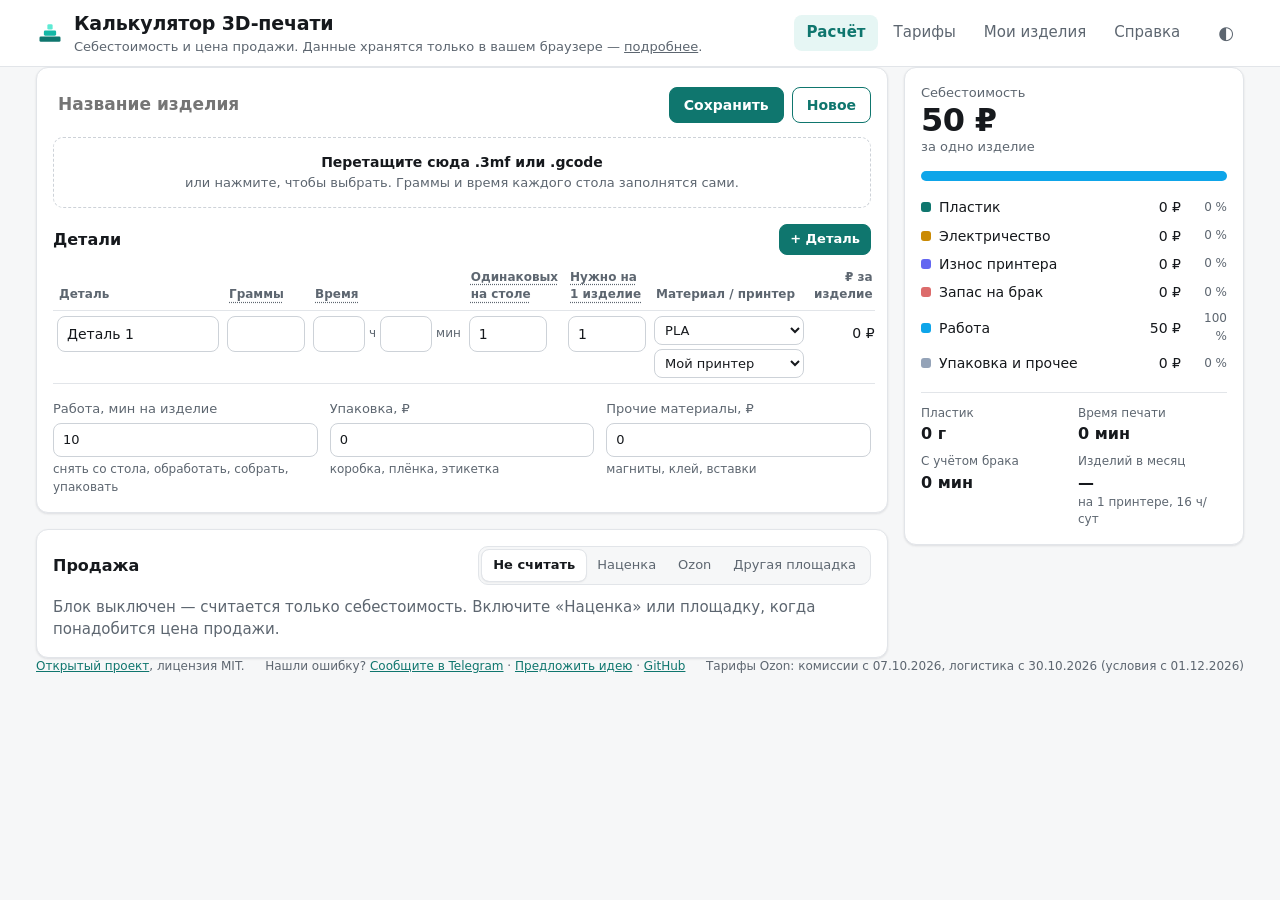
==== commit dcfb6477: "Вкладка «Справочники» переименована в «Тарифы» Справка, README и окно загрузки из файла говорят «тар" ====
--- a/index.html
+++ b/index.html
@@ -5,6 +5,18 @@
   <meta name="viewport" content="width=device-width, initial-scale=1">
   <title>Калькулятор 3D-печати</title>
   <meta name="description" content="Себестоимость 3D-печати и цена продажи: пластик, электричество, износ, работа, брак. Чтение .3mf и G-code, расчёт для Ozon по официальным тарифам.">
+  <!-- превью ссылки в ВК, Telegram и других соцсетях (Open Graph); картинка собирается из tools/og-card.html -->
+  <meta property="og:type" content="website">
+  <meta property="og:locale" content="ru_RU">
+  <meta property="og:site_name" content="Калькулятор 3D-печати">
+  <meta property="og:title" content="Калькулятор 3D-печати — себестоимость и цена продажи">
+  <meta property="og:description" content="Бесплатно, прямо в браузере: граммы и время из .3mf и G-code, пластик, электричество, износ, брак, работа; цена для Ozon по официальным тарифам.">
+  <meta property="og:url" content="https://an-gah-v.github.io/print-calc/">
+  <meta property="og:image" content="https://an-gah-v.github.io/print-calc/og.png">
+  <meta property="og:image:width" content="1200">
+  <meta property="og:image:height" content="630">
+  <meta property="og:image:alt" content="Калькулятор 3D-печати: себестоимость подставки 1 751 ₽ с разбивкой по статьям">
+  <meta name="twitter:card" content="summary_large_image">
   <link rel="icon" href="data:image/svg+xml,%3Csvg xmlns='http://www.w3.org/2000/svg' viewBox='0 0 32 32'%3E%3Crect x='4' y='20' width='24' height='6' rx='1.5' fill='%230f766e'/%3E%3Crect x='9' y='13' width='14' height='6' rx='1.5' fill='%2314b8a6'/%3E%3Crect x='13' y='6' width='6' height='6' rx='1.5' fill='%235eead4'/%3E%3C/svg%3E">
   <link rel="stylesheet" href="css/style.css">
 </head>
@@ -20,7 +32,7 @@
     </div>
     <nav class="tabs" role="tablist">
       <button role="tab" data-tab="calc" aria-selected="true">Расчёт</button>
-      <button role="tab" data-tab="refs" aria-selected="false">Справочники</button>
+      <button role="tab" data-tab="refs" aria-selected="false">Тарифы</button>
       <button role="tab" data-tab="saved" aria-selected="false">Мои изделия</button>
       <button role="tab" data-tab="help" aria-selected="false">Справка</button>
     </nav>
@@ -269,7 +281,7 @@
     <div class="card prose" id="howto">
       <h2>Как пользоваться</h2>
       <ol class="steps">
-        <li><b>Один раз заполните «Справочники».</b> Принтеры — мощность, цена, ресурс в часах, обслуживание в час. Материалы — цена и вес катушки. Общие настройки — тариф на электричество, ставка за вашу работу в час, процент брака. Всё это запомнится и подставится в каждый расчёт.</li>
+        <li><b>Один раз заполните вкладку «Тарифы».</b> Принтеры — мощность, цена, ресурс в часах, обслуживание в час. Материалы — цена и вес катушки. Общие настройки — тариф на электричество, ставка за вашу работу в час, процент брака. Всё это запомнится и подставится в каждый расчёт.</li>
         <li><b>Добавьте детали на вкладке «Расчёт».</b> Проще всего перетащить файл слайсера: проект <code>.3mf</code> из Bambu Studio или OrcaSlicer (нарезанный и сохранённый) или <code>.gcode</code> — граммы и время каждого стола заполнятся сами. Можно и вручную — кнопка «+ Деталь».</li>
         <li><b>Проверьте два столбца.</b> «Одинаковых на столе» — сколько одинаковых деталей вы снимаете со стола за одну печать: на это число делятся граммы и время. «Нужно на 1 изделие» — сколько таких деталей идёт в одно изделие. Примеры:
           <ul>
@@ -288,7 +300,7 @@
 
     <div class="card prose" id="data">
       <h2>Где хранятся ваши данные</h2>
-      <p>Всё, что вы вводите, — справочники, сохранённые изделия и текущий расчёт — хранится <b>только в вашем браузере на этом устройстве</b> (в его хранилище для сайтов). На сервер ничего не отправляется, счётчиков нет: автор калькулятора ваших цифр не видит.</p>
+      <p>Всё, что вы вводите, — тарифы, принтеры и материалы, сохранённые изделия и текущий расчёт — хранится <b>только в вашем браузере на этом устройстве</b> (в его хранилище для сайтов). На сервер ничего не отправляется, счётчиков нет: автор калькулятора ваших цифр не видит.</p>
 
       <h3>Обновления сайта данные не стирают</h3>
       <p>Калькулятор время от времени обновляется — исправления, новые функции. Ваши данные при этом остаются на месте; если появятся новые поля, они заполнятся значениями по умолчанию.</p>
@@ -303,8 +315,8 @@
 
       <h3>Как не потерять</h3>
       <ol>
-        <li>Вкладка «Мои изделия» → <b>«Скачать всё (.json)»</b>. В этом файле все справочники, изделия и текущий расчёт. Скачивайте его время от времени и обязательно — перед чисткой браузера или переходом на другой компьютер.</li>
-        <li>Чтобы вернуть данные или перенести их: откройте калькулятор на нужном устройстве → «Мои изделия» → <b>«Загрузить из файла»</b> и выберите этот файл. Загрузка <b>заменяет</b> справочники, изделия и текущий расчёт в этом браузере данными из файла.</li>
+        <li>Вкладка «Мои изделия» → <b>«Скачать всё (.json)»</b>. В этом файле всё: тарифы, принтеры, материалы, изделия и текущий расчёт. Скачивайте его время от времени и обязательно — перед чисткой браузера или переходом на другой компьютер.</li>
+        <li>Чтобы вернуть данные или перенести их: откройте калькулятор на нужном устройстве → «Мои изделия» → <b>«Загрузить из файла»</b> и выберите этот файл. Загрузка <b>заменяет</b> тарифы, принтеры, материалы, изделия и текущий расчёт в этом браузере данными из файла.</li>
       </ol>
       <p class="muted">«Таблица для Excel (.csv)» — для просмотра и отчётов; обратно в калькулятор её не загрузить.</p>
     </div>
